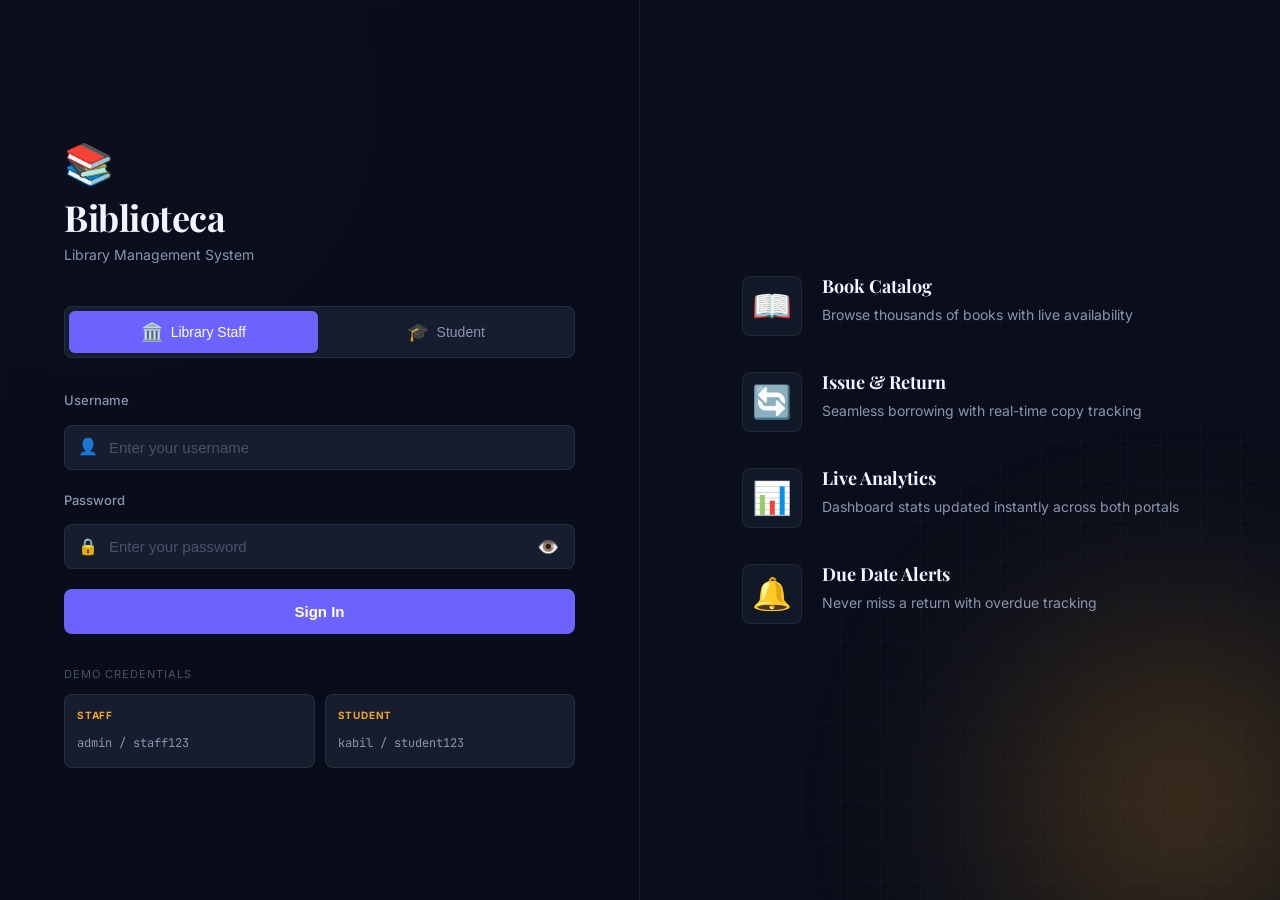
==== library-management/frontend/index.html @ 46c9d5f2 "Initial commit - Biblioteca LMS" ====
<!DOCTYPE html>
<html lang="en">
<head>
  <meta charset="UTF-8" />
  <meta name="viewport" content="width=device-width, initial-scale=1.0" />
  <title>Biblioteca — Library Management</title>
  <link rel="stylesheet" href="css/global.css" />
  <link rel="stylesheet" href="css/login.css" />
  <link rel="preconnect" href="https://fonts.googleapis.com" />
  <link href="https://fonts.googleapis.com/css2?family=Playfair+Display:wght@700;900&family=Inter:wght@300;400;500;600&family=JetBrains+Mono:wght@400;600&display=swap" rel="stylesheet" />
</head>
<body>
  <div class="login-bg">
    <div class="bg-grid"></div>
    <div class="bg-glow glow-1"></div>
    <div class="bg-glow glow-2"></div>
  </div>

  <main class="login-wrap">
    <div class="login-left">
      <div class="brand">
        <span class="brand-icon">📚</span>
        <h1 class="brand-name">Biblioteca</h1>
        <p class="brand-tagline">Library Management System</p>
      </div>
      <div class="role-tabs">
        <button class="role-tab active" data-role="staff">
          <span class="tab-icon">🏛️</span>
          <span>Library Staff</span>
        </button>
        <button class="role-tab" data-role="student">
          <span class="tab-icon">🎓</span>
          <span>Student</span>
        </button>
      </div>

      <form class="login-form" id="loginForm">
        <div class="form-group">
          <label for="username">Username</label>
          <div class="input-wrap">
            <span class="input-icon">👤</span>
            <input type="text" id="username" placeholder="Enter your username" autocomplete="username" />
          </div>
        </div>
        <div class="form-group">
          <label for="password">Password</label>
          <div class="input-wrap">
            <span class="input-icon">🔒</span>
            <input type="password" id="password" placeholder="Enter your password" autocomplete="current-password" />
            <button type="button" class="toggle-pw" id="togglePw">👁️</button>
          </div>
        </div>
        <div class="error-msg" id="errorMsg"></div>
        <button type="submit" class="btn-login" id="loginBtn">
          <span class="btn-text">Sign In</span>
          <span class="btn-loader" style="display:none">⏳</span>
        </button>
      </form>

      <div class="demo-creds">
        <p class="demo-title">Demo Credentials</p>
        <div class="demo-grid">
          <div class="demo-card" data-u="admin" data-p="staff123" data-r="staff">
            <span class="demo-role">Staff</span>
            <code>admin / staff123</code>
          </div>
          <div class="demo-card" data-u="kabil" data-p="student123" data-r="student">
            <span class="demo-role">Student</span>
            <code>kabil / student123</code>
          </div>
        </div>
      </div>
    </div>

    <div class="login-right">
      <div class="feature-list">
        <div class="feature">
          <span class="feature-icon">📖</span>
          <div>
            <h3>Book Catalog</h3>
            <p>Browse thousands of books with live availability</p>
          </div>
        </div>
        <div class="feature">
          <span class="feature-icon">🔄</span>
          <div>
            <h3>Issue & Return</h3>
            <p>Seamless borrowing with real-time copy tracking</p>
          </div>
        </div>
        <div class="feature">
          <span class="feature-icon">📊</span>
          <div>
            <h3>Live Analytics</h3>
            <p>Dashboard stats updated instantly across both portals</p>
          </div>
        </div>
        <div class="feature">
          <span class="feature-icon">🔔</span>
          <div>
            <h3>Due Date Alerts</h3>
            <p>Never miss a return with overdue tracking</p>
          </div>
        </div>
      </div>
    </div>
  </main>

  <script src="js/config.js"></script>
  <script src="js/login.js"></script>
</body>
</html>
---- library-management/frontend/css/global.css ----
/* ============================================================
   BIBLIOTECA — Global Styles
   Design: Deep navy + warm amber, Playfair Display + Inter
   ============================================================ */

:root {
  /* Palette */
  --bg-deep:    #0A0E1A;
  --bg-card:    #111827;
  --bg-card2:   #161D2F;
  --bg-hover:   #1E2740;
  --border:     rgba(255,255,255,0.07);
  --border-act: rgba(108,99,255,0.45);

  /* Ink */
  --text-pri:   #F0F4FF;
  --text-sec:   #8B95B0;
  --text-mute:  #4A526A;

  /* Brand */
  --amber:      #F5A623;
  --amber-soft: rgba(245,166,35,0.12);
  --purple:     #6C63FF;
  --purple-soft:rgba(108,99,255,0.12);
  --green:      #00C9A7;
  --red:        #FC5C65;

  /* Sidebar */
  --sb-w:       260px;

  /* Misc */
  --radius:     14px;
  --radius-sm:  8px;
  --shadow:     0 4px 24px rgba(0,0,0,0.4);
  --shadow-lg:  0 8px 40px rgba(0,0,0,0.6);
  --trans:      0.2s ease;
}

*, *::before, *::after { box-sizing: border-box; margin: 0; padding: 0; }

html { scroll-behavior: smooth; }

body {
  font-family: 'Inter', system-ui, sans-serif;
  background: var(--bg-deep);
  color: var(--text-pri);
  line-height: 1.6;
  min-height: 100vh;
  -webkit-font-smoothing: antialiased;
}

/* ── SCROLLBAR ────────────────────────────────────────────── */
::-webkit-scrollbar { width: 6px; height: 6px; }
::-webkit-scrollbar-track { background: transparent; }
::-webkit-scrollbar-thumb { background: var(--border-act); border-radius: 99px; }

/* ── TYPOGRAPHY ───────────────────────────────────────────── */
h1,h2,h3 { font-family: 'Playfair Display', serif; line-height: 1.2; }

/* ── BUTTONS ──────────────────────────────────────────────── */
.btn {
  display: inline-flex;
  align-items: center;
  gap: 6px;
  padding: 8px 18px;
  border-radius: var(--radius-sm);
  border: 1px solid var(--border);
  background: var(--bg-card2);
  color: var(--text-pri);
  font-size: 14px;
  font-weight: 500;
  cursor: pointer;
  transition: var(--trans);
  white-space: nowrap;
}
.btn:hover { background: var(--bg-hover); border-color: var(--border-act); }

.btn-primary {
  background: var(--purple);
  border-color: var(--purple);
  color: #fff;
}
.btn-primary:hover { background: #5a52e0; border-color: #5a52e0; filter: brightness(1.1); }

.btn-danger {
  background: transparent;
  border-color: var(--red);
  color: var(--red);
}
.btn-danger:hover { background: rgba(252,92,101,0.12); }

.btn-success {
  background: transparent;
  border-color: var(--green);
  color: var(--green);
}
.btn-success:hover { background: rgba(0,201,167,0.12); }

.btn-amber {
  background: var(--amber);
  border-color: var(--amber);
  color: #000;
}
.btn-amber:hover { filter: brightness(1.1); }

.btn-sm { padding: 5px 12px; font-size: 13px; }
.btn-block { width: 100%; justify-content: center; padding: 12px; }

/* ── CARD ─────────────────────────────────────────────────── */
.card {
  background: var(--bg-card);
  border: 1px solid var(--border);
  border-radius: var(--radius);
  padding: 24px;
}

/* ── FORMS ────────────────────────────────────────────────── */
.form-group { display: flex; flex-direction: column; gap: 6px; margin-bottom: 16px; }
.form-group label { font-size: 13px; color: var(--text-sec); font-weight: 500; }
.form-input {
  background: var(--bg-card2);
  border: 1px solid var(--border);
  border-radius: var(--radius-sm);
  color: var(--text-pri);
  padding: 10px 14px;
  font-size: 14px;
  font-family: inherit;
  transition: var(--trans);
  outline: none;
  width: 100%;
}
.form-input:focus { border-color: var(--purple); box-shadow: 0 0 0 3px var(--purple-soft); }
.form-input::placeholder { color: var(--text-mute); }
textarea.form-input { resize: vertical; min-height: 80px; }

.form-row { display: grid; grid-template-columns: 1fr 1fr; gap: 16px; }
@media (max-width: 600px) { .form-row { grid-template-columns: 1fr; } }

/* ── TABLE ────────────────────────────────────────────────── */
.table-wrap { overflow-x: auto; border-radius: var(--radius-sm); border: 1px solid var(--border); }
.data-table { width: 100%; border-collapse: collapse; font-size: 14px; }
.data-table th {
  background: var(--bg-card2);
  padding: 12px 16px;
  text-align: left;
  font-size: 12px;
  font-weight: 600;
  text-transform: uppercase;
  letter-spacing: .6px;
  color: var(--text-sec);
  border-bottom: 1px solid var(--border);
  white-space: nowrap;
}
.data-table td {
  padding: 12px 16px;
  border-bottom: 1px solid var(--border);
  color: var(--text-pri);
  vertical-align: middle;
}
.data-table tr:last-child td { border-bottom: none; }
.data-table tbody tr:hover { background: var(--bg-hover); }
.loading-row { text-align: center; color: var(--text-mute); padding: 32px !important; }

/* ── BADGES ───────────────────────────────────────────────── */
.badge {
  display: inline-block;
  padding: 3px 10px;
  border-radius: 99px;
  font-size: 11px;
  font-weight: 600;
  letter-spacing: .4px;
  text-transform: uppercase;
}
.badge-green  { background: rgba(0,201,167,.15);  color: var(--green); }
.badge-red    { background: rgba(252,92,101,.15); color: var(--red);   }
.badge-amber  { background: rgba(245,166,35,.15); color: var(--amber); }
.badge-purple { background: var(--purple-soft);   color: var(--purple);}
.badge-gray   { background: rgba(255,255,255,.06);color: var(--text-sec);}

/* ── TOAST ────────────────────────────────────────────────── */
.toast-container {
  position: fixed;
  bottom: 24px;
  right: 24px;
  display: flex;
  flex-direction: column;
  gap: 10px;
  z-index: 9999;
}
.toast {
  display: flex;
  align-items: center;
  gap: 10px;
  background: var(--bg-card2);
  border: 1px solid var(--border);
  border-radius: var(--radius-sm);
  padding: 14px 18px;
  font-size: 14px;
  box-shadow: var(--shadow);
  animation: slideIn .3s ease;
  min-width: 240px;
  max-width: 360px;
}
.toast.success { border-left: 3px solid var(--green); }
.toast.error   { border-left: 3px solid var(--red);   }
.toast.info    { border-left: 3px solid var(--purple); }
@keyframes slideIn { from { opacity:0; transform:translateX(40px); } to { opacity:1; transform:none; } }

/* ── MODAL ────────────────────────────────────────────────── */
.modal-overlay {
  position: fixed; inset: 0;
  background: rgba(0,0,0,.7);
  backdrop-filter: blur(4px);
  display: none;
  align-items: center;
  justify-content: center;
  z-index: 9000;
  padding: 20px;
}
.modal-overlay.open { display: flex; }
.modal {
  background: var(--bg-card);
  border: 1px solid var(--border);
  border-radius: var(--radius);
  width: 100%;
  max-width: 560px;
  box-shadow: var(--shadow-lg);
  animation: modalIn .25s ease;
}
@keyframes modalIn { from { opacity:0; transform:scale(.95); } to { opacity:1; transform:scale(1); } }
.modal-header {
  display: flex;
  align-items: center;
  justify-content: space-between;
  padding: 20px 24px;
  border-bottom: 1px solid var(--border);
}
.modal-header h3 { font-size: 20px; }
.modal-close {
  background: none; border: none;
  color: var(--text-sec); font-size: 18px;
  cursor: pointer; padding: 4px 8px;
  border-radius: 6px;
  transition: var(--trans);
}
.modal-close:hover { background: var(--bg-hover); color: var(--text-pri); }
.modal-body { padding: 24px; }
.modal-footer {
  display: flex;
  justify-content: flex-end;
  gap: 12px;
  padding: 16px 24px;
  border-top: 1px solid var(--border);
}

.form-msg { font-size: 13px; padding: 8px 12px; border-radius: 6px; display: none; margin-top: 8px; }
.form-msg.error   { display: block; background: rgba(252,92,101,.12); color: var(--red); }
.form-msg.success { display: block; background: rgba(0,201,167,.12);  color: var(--green); }

/* ── COPY PILL ────────────────────────────────────────────── */
.copy-pill {
  display: inline-flex;
  align-items: center;
  gap: 4px;
  font-size: 12px;
  font-weight: 600;
  padding: 2px 8px;
  border-radius: 99px;
  font-family: 'JetBrains Mono', monospace;
}
.copy-pill.ok   { background: rgba(0,201,167,.12); color: var(--green); }
.copy-pill.out  { background: rgba(252,92,101,.12); color: var(--red); }
.copy-pill.low  { background: rgba(245,166,35,.12); color: var(--amber); }
---- library-management/frontend/css/login.css ----
/* ── LOGIN PAGE ─────────────────────────────────────────────── */

.login-bg {
  position: fixed; inset: 0; z-index: 0;
  overflow: hidden;
}
.bg-grid {
  position: absolute; inset: 0;
  background-image:
    linear-gradient(rgba(108,99,255,.04) 1px, transparent 1px),
    linear-gradient(90deg, rgba(108,99,255,.04) 1px, transparent 1px);
  background-size: 40px 40px;
}
.bg-glow {
  position: absolute;
  border-radius: 50%;
  filter: blur(100px);
  opacity: .35;
}
.glow-1 {
  width: 600px; height: 600px;
  background: radial-gradient(circle, #6C63FF 0%, transparent 70%);
  top: -200px; left: -200px;
}
.glow-2 {
  width: 500px; height: 500px;
  background: radial-gradient(circle, #F5A623 0%, transparent 70%);
  bottom: -150px; right: -150px;
}

.login-wrap {
  position: relative; z-index: 1;
  min-height: 100vh;
  display: grid;
  grid-template-columns: 1fr 1fr;
  gap: 0;
}
@media (max-width: 900px) {
  .login-wrap { grid-template-columns: 1fr; }
  .login-right { display: none; }
}

/* LEFT PANEL */
.login-left {
  display: flex;
  flex-direction: column;
  justify-content: center;
  padding: 60px 64px;
  background: rgba(10,14,26,.92);
  backdrop-filter: blur(20px);
  border-right: 1px solid var(--border);
}
@media (max-width: 600px) { .login-left { padding: 40px 28px; } }

.brand { margin-bottom: 40px; }
.brand-icon { font-size: 40px; }
.brand-name {
  font-size: 36px;
  font-family: 'Playfair Display', serif;
  color: var(--text-pri);
  letter-spacing: -.5px;
}
.brand-tagline { color: var(--text-sec); font-size: 14px; margin-top: 4px; }

/* ROLE TABS */
.role-tabs {
  display: flex;
  background: var(--bg-card2);
  border: 1px solid var(--border);
  border-radius: var(--radius-sm);
  padding: 4px;
  gap: 4px;
  margin-bottom: 32px;
}
.role-tab {
  flex: 1;
  display: flex;
  align-items: center;
  justify-content: center;
  gap: 8px;
  padding: 10px 16px;
  border-radius: 6px;
  border: none;
  background: transparent;
  color: var(--text-sec);
  font-size: 14px;
  font-weight: 500;
  cursor: pointer;
  transition: var(--trans);
}
.role-tab.active {
  background: var(--purple);
  color: #fff;
}
.tab-icon { font-size: 18px; }

/* FORM */
.login-form { margin-bottom: 32px; }

.form-group { margin-bottom: 20px; }
.form-group label {
  display: block;
  font-size: 13px;
  font-weight: 500;
  color: var(--text-sec);
  margin-bottom: 8px;
}
.input-wrap {
  position: relative;
  display: flex;
  align-items: center;
}
.input-icon {
  position: absolute;
  left: 14px;
  font-size: 16px;
  pointer-events: none;
  z-index: 1;
}
.input-wrap input {
  width: 100%;
  background: var(--bg-card2);
  border: 1px solid var(--border);
  border-radius: var(--radius-sm);
  color: var(--text-pri);
  padding: 13px 44px 13px 44px;
  font-size: 15px;
  transition: var(--trans);
  outline: none;
}
.input-wrap input:focus {
  border-color: var(--purple);
  box-shadow: 0 0 0 3px var(--purple-soft);
}
.input-wrap input::placeholder { color: var(--text-mute); }

.toggle-pw {
  position: absolute; right: 12px;
  background: none; border: none;
  font-size: 18px; cursor: pointer;
  color: var(--text-sec);
  padding: 4px;
}

.error-msg {
  font-size: 13px;
  color: var(--red);
  background: rgba(252,92,101,.1);
  border-radius: 6px;
  padding: 10px 14px;
  margin-bottom: 16px;
  display: none;
}
.error-msg.visible { display: block; }

.btn-login {
  width: 100%;
  padding: 14px;
  background: var(--purple);
  border: none;
  border-radius: var(--radius-sm);
  color: #fff;
  font-size: 15px;
  font-weight: 600;
  cursor: pointer;
  transition: var(--trans);
  display: flex;
  align-items: center;
  justify-content: center;
  gap: 8px;
}
.btn-login:hover { background: #5a52e0; transform: translateY(-1px); box-shadow: 0 6px 24px rgba(108,99,255,.4); }
.btn-login:active { transform: none; }

/* DEMO CREDS */
.demo-creds {}
.demo-title {
  font-size: 11px;
  text-transform: uppercase;
  letter-spacing: 1px;
  color: var(--text-mute);
  margin-bottom: 10px;
}
.demo-grid { display: grid; grid-template-columns: 1fr 1fr; gap: 10px; }
.demo-card {
  background: var(--bg-card2);
  border: 1px solid var(--border);
  border-radius: var(--radius-sm);
  padding: 12px;
  cursor: pointer;
  transition: var(--trans);
}
.demo-card:hover { border-color: var(--border-act); background: var(--bg-hover); }
.demo-role {
  display: block;
  font-size: 10px;
  font-weight: 700;
  text-transform: uppercase;
  letter-spacing: .8px;
  color: var(--amber);
  margin-bottom: 6px;
}
.demo-card code { font-size: 12px; color: var(--text-sec); font-family: 'JetBrains Mono', monospace; }

/* RIGHT PANEL */
.login-right {
  display: flex;
  align-items: center;
  justify-content: center;
  padding: 60px 64px;
}
.feature-list { display: flex; flex-direction: column; gap: 36px; }
.feature {
  display: flex;
  align-items: flex-start;
  gap: 20px;
}
.feature-icon {
  font-size: 32px;
  background: var(--bg-card);
  border: 1px solid var(--border);
  border-radius: var(--radius-sm);
  width: 60px; height: 60px;
  display: flex; align-items: center; justify-content: center;
  flex-shrink: 0;
}
.feature h3 {
  font-size: 18px;
  font-family: 'Playfair Display', serif;
  margin-bottom: 6px;
  color: var(--text-pri);
}
.feature p { color: var(--text-sec); font-size: 14px; }
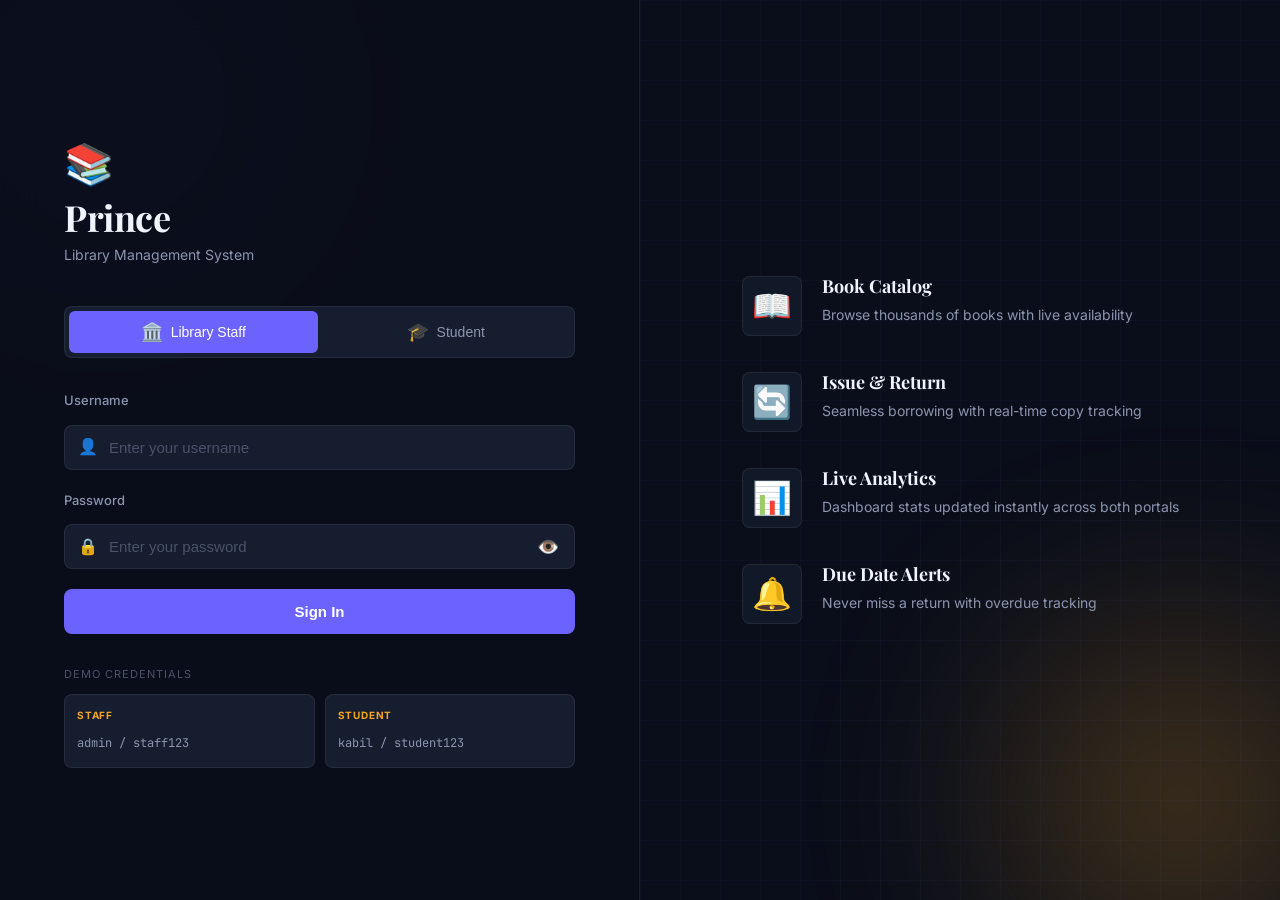
==== commit 7475a54b: "Add Excel bulk import for students" ====
--- a/library-management/frontend/index.html
+++ b/library-management/frontend/index.html
@@ -3,7 +3,7 @@
 <head>
   <meta charset="UTF-8" />
   <meta name="viewport" content="width=device-width, initial-scale=1.0" />
-  <title>Biblioteca — Library Management</title>
+  <title>Prince — Library Management</title>
   <link rel="stylesheet" href="css/global.css" />
   <link rel="stylesheet" href="css/login.css" />
   <link rel="preconnect" href="https://fonts.googleapis.com" />
@@ -20,7 +20,7 @@
     <div class="login-left">
       <div class="brand">
         <span class="brand-icon">📚</span>
-        <h1 class="brand-name">Biblioteca</h1>
+        <h1 class="brand-name">Prince</h1>
         <p class="brand-tagline">Library Management System</p>
       </div>
       <div class="role-tabs">
